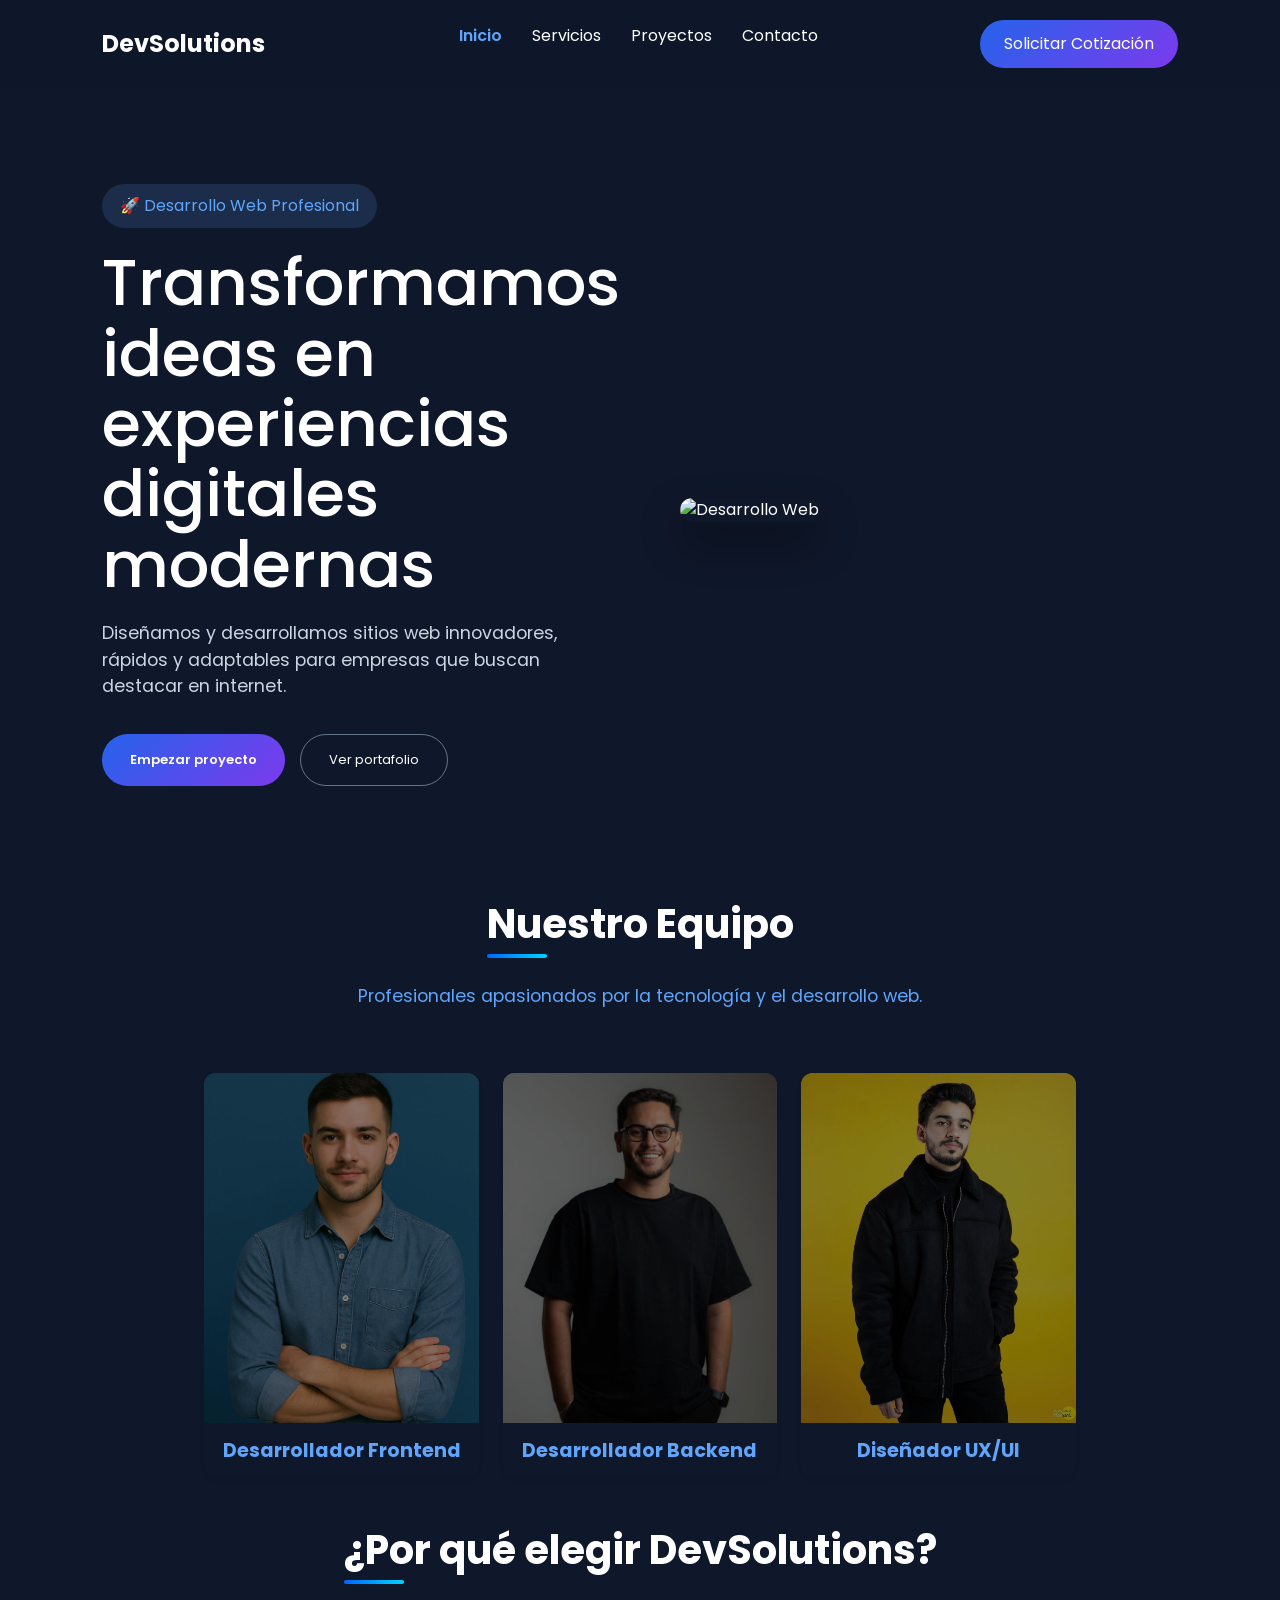
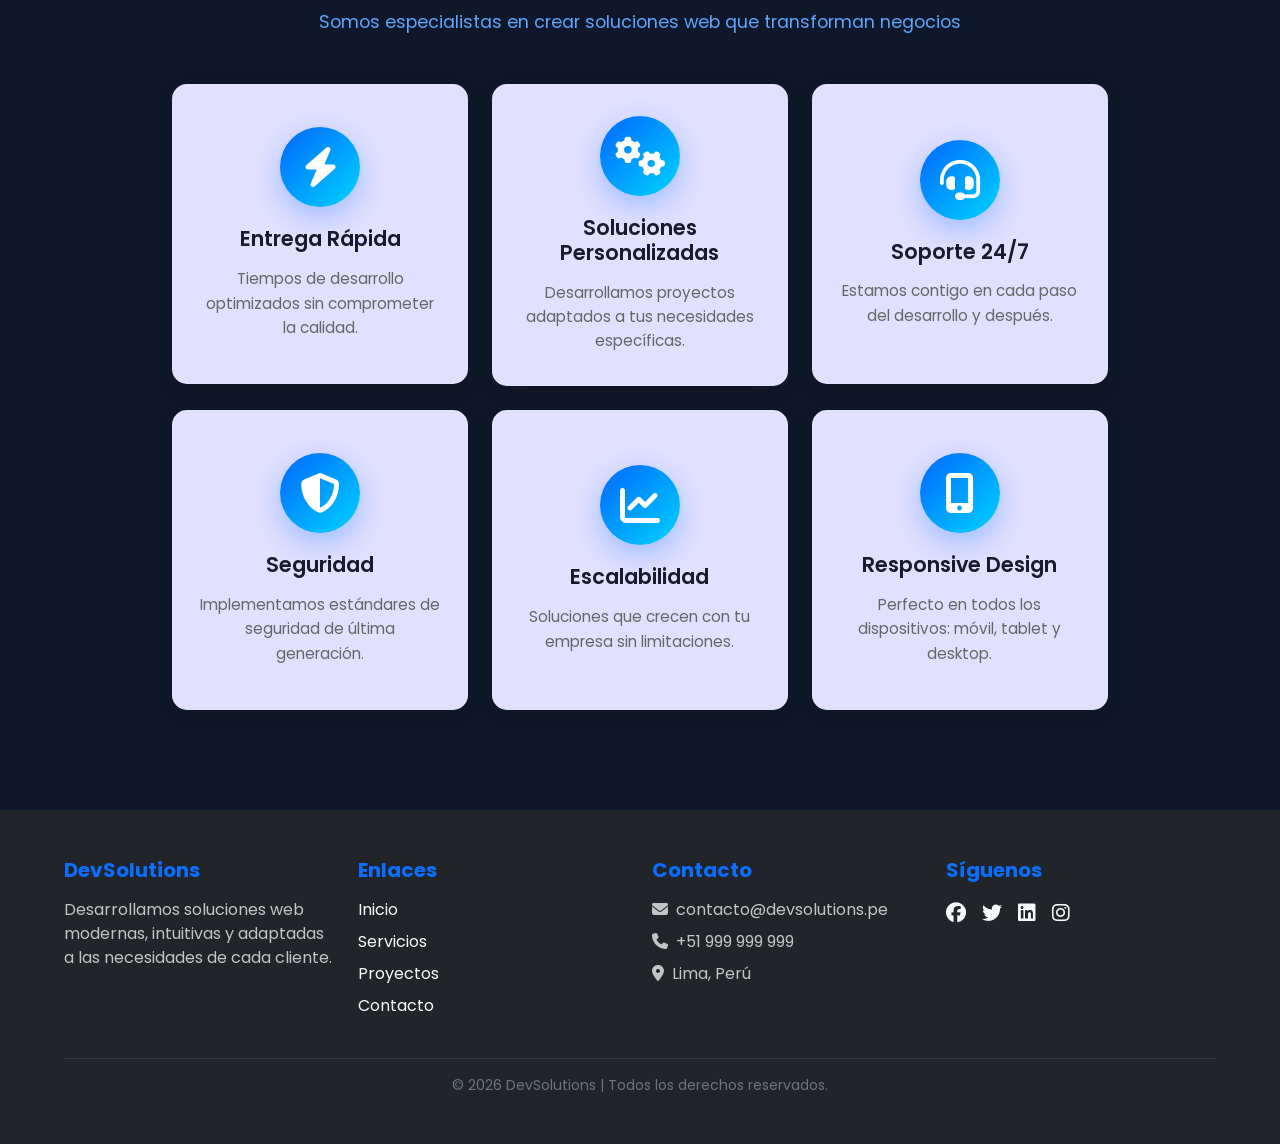
==== index.html @ f027d05a "Diseño frontend Home" ====
<!DOCTYPE html>
<html lang="es">

<head>
    <meta charset="UTF-8">
    <meta name="viewport" content="width=device-width, initial-scale=1.0">

    <title>DevSolutions</title>

    <link href="https://cdn.jsdelivr.net/npm/bootstrap@5.3.0/dist/css/bootstrap.min.css" rel="stylesheet">
    <link rel="stylesheet" href="https://cdnjs.cloudflare.com/ajax/libs/font-awesome/6.4.0/css/all.min.css">
    <link rel="stylesheet" href="css/styles.css">
    <link rel="stylesheet" href="css/index.css">
    <link href="https://fonts.googleapis.com/css2?family=Poppins:wght@300;400;500;600;700&display=swap"
        rel="stylesheet">
</head>

<body>

    <header>
        <nav class="navbar">

            <div class="logo">
                DevSolutions
            </div>

            <ul class="nav-links">
                <li><a class="active" href="index.html">Inicio</a></li>
                <li><a href="estructura/servicios.html">Servicios</a></li>
                <li><a href="estructura/proyectos.html">Proyectos</a></li>
                <li><a href="estructura/contacto.html">Contacto</a></li>
            </ul>

            <button class="btn-nav">
                Solicitar Cotización
            </button>

        </nav>
    </header>

    <banner class="hero">
        <div class="hero-text">

            <span class="tag">
                🚀 Desarrollo Web Profesional
            </span>

            <h1 class="hero-title">
                Transformamos ideas en experiencias digitales modernas
            </h1>

            <p>
                Diseñamos y desarrollamos sitios web innovadores, rápidos y
                adaptables para empresas que buscan destacar en internet.
            </p>

            <div class="hero-buttons">
                <button class="btn-primary">
                    Empezar proyecto
                </button>

                <button class="btn-secondary">
                    Ver portafolio
                </button>
            </div>

        </div>

        <div class="hero-image">

            <img src="https://images.unsplash.com/photo-1516321318423-f06f85e504b3?w=900"
                alt="Desarrollo Web">

        </div>
    </banner>

    <section class="container">

        <div class="container-team text-center mb-5">
            <h2 class="container-title">Nuestro Equipo</h2>

            <p class="container-subtitle">
                Profesionales apasionados por la tecnología y el desarrollo web.
            </p>

            <div class="row g-4 team-grid">

                <div class="col-md-6 col-lg-4">
                    <div class="card border-0 shadow-sm h-100 overflow-hidden member-card" style="border-radius: 12px; cursor: pointer; transition: all 0.3s ease; background-color: transparent;">
                        <div class="position-relative" style="overflow: hidden; height: 350px;">
                            <img src="./img/persona1.jpg" alt="Desarrollador Frontend" class="card-img-top member-img" style="object-fit: cover; height: 100%; transition: transform 0.4s cubic-bezier(0.25, 1, 0.5, 1);">
                            <div class="member-overlay position-absolute top-0 start-0 w-100 h-100" style="background-color: rgba(0, 0, 0, 0.45); transition: opacity 0.4s ease;"></div>
                        </div>
                        <div>
                            <h5 class="card-title fw-bold p-3 mb-0" style="color: #60a5fa; font-size: 1.2rem;">Desarrollador Frontend</h5>
                        </div>
                    </div>
                </div>

                <div class="col-md-6 col-lg-4">
                    <div class="card border-0 shadow-sm h-100 overflow-hidden member-card" style="border-radius: 12px; cursor: pointer; transition: all 0.3s ease; background-color: transparent;">
                        <div class="position-relative" style="overflow: hidden; height: 350px;">
                            <img src="./img/persona2.jpg" alt="Desarrollador Backend" class="card-img-top member-img" style="object-fit: cover; height: 100%; transition: transform 0.4s cubic-bezier(0.25, 1, 0.5, 1);">
                            <div class="member-overlay position-absolute top-0 start-0 w-100 h-100" style="background-color: rgba(0, 0, 0, 0.45); transition: opacity 0.4s ease;"></div>
                        </div>
                        <div class="card-body p-0" style="background-color: transparent;">
                            <h5 class="card-title fw-bold p-3 mb-0" style="color: #60a5fa; font-size: 1.2rem;">Desarrollador Backend</h5>
                        </div>
                    </div>
                </div>

                <div class="col-md-6 col-lg-4">
                    <div class="card border-0 shadow-sm h-100 overflow-hidden member-card" style="border-radius: 12px; cursor: pointer; transition: all 0.3s ease; background-color: transparent;">
                        <div class="position-relative" style="overflow: hidden; height: 350px;">
                            <img src="./img/persona3.jpg" alt="Diseñador UX/UI" class="card-img-top member-img" style="object-fit: cover; height: 100%; transition: transform 0.4s cubic-bezier(0.25, 1, 0.5, 1);">
                            <div class="member-overlay position-absolute top-0 start-0 w-100 h-100" style="background-color: rgba(0, 0, 0, 0.45); transition: opacity 0.4s ease;"></div>
                        </div>
                        <div class="card-body p-0" style="background-color: transparent;">
                            <h5 class="card-title fw-bold p-3 mb-0" style="color: #60a5fa; font-size: 1.2rem;">Diseñador UX/UI</h5>
                        </div>
                    </div>
                </div>

            </div>
        </div>

        <div class="container-benefits">
            <div class="benefits-header text-center mb-5">
                <h2 class="container-title">¿Por qué elegir DevSolutions?</h2>
                <p class="container-subtitle">Somos especialistas en crear soluciones web que transforman negocios</p>
            </div>

            <div class="row g-4">
                <div class="col-md-6 col-lg-4">
                    <div class="benefit-card">
                        <div class="icon-box">
                            <i class="fas fa-bolt"></i>
                        </div>
                        <h3>Entrega Rápida</h3>
                        <p>Tiempos de desarrollo optimizados sin comprometer la calidad.</p>
                    </div>
                </div>

                <div class="col-md-6 col-lg-4">
                    <div class="benefit-card">
                        <div class="icon-box">
                            <i class="fas fa-cogs"></i>
                        </div>
                        <h3>Soluciones Personalizadas</h3>
                        <p>Desarrollamos proyectos adaptados a tus necesidades específicas.</p>
                    </div>
                </div>

                <div class="col-md-6 col-lg-4">
                    <div class="benefit-card">
                        <div class="icon-box">
                            <i class="fas fa-headset"></i>
                        </div>
                        <h3>Soporte 24/7</h3>
                        <p>Estamos contigo en cada paso del desarrollo y después.</p>
                    </div>
                </div>

                <div class="col-md-6 col-lg-4">
                    <div class="benefit-card">
                        <div class="icon-box">
                            <i class="fas fa-shield-alt"></i>
                        </div>
                        <h3>Seguridad</h3>
                        <p>Implementamos estándares de seguridad de última generación.</p>
                    </div>
                </div>

                <div class="col-md-6 col-lg-4">
                    <div class="benefit-card">
                        <div class="icon-box">
                            <i class="fas fa-chart-line"></i>
                        </div>
                        <h3>Escalabilidad</h3>
                        <p>Soluciones que crecen con tu empresa sin limitaciones.</p>
                    </div>
                </div>

                <div class="col-md-6 col-lg-4">
                    <div class="benefit-card">
                        <div class="icon-box">
                            <i class="fas fa-mobile-alt"></i>
                        </div>
                        <h3>Responsive Design</h3>
                        <p>Perfecto en todos los dispositivos: móvil, tablet y desktop.</p>
                    </div>
                </div>
            </div>
        </div>

    </section>

    <footer class="bg-dark text-white py-5">
        <div class="px-3 px-md-4" style="align-items: center;  margin: 0 auto; max-width: 1200px;">
            <div class="row g-4">
                <div class="col-12 col-md-6 col-lg-3">
                    <h5 class="text-primary fw-bold mb-3">DevSolutions</h5>
                    <p class="text-light opacity-75 mb-0">
                        Desarrollamos soluciones web modernas, intuitivas y adaptadas
                        a las necesidades de cada cliente.
                    </p>
                </div>

                <div class="col-12 col-md-6 col-lg-3">
                    <h5 class="text-primary fw-bold mb-3">Enlaces</h5>
                    <ul class="list-unstyled">
                        <li class="mb-2"><a href="#" class="text-light text-decoration-none">Inicio</a></li>
                        <li class="mb-2"><a href="estructura/servicios.html" class="text-light text-decoration-none">Servicios</a></li>
                        <li class="mb-2"><a href="estructura/proyectos.html" class="text-light text-decoration-none">Proyectos</a></li>
                        <li class="mb-2"><a href="estructura/contacto.html" class="text-light text-decoration-none">Contacto</a></li>
                    </ul>
                </div>

                <div class="col-12 col-md-6 col-lg-3">
                    <h5 class="text-primary fw-bold mb-3">Contacto</h5>
                    <p class="text-light opacity-75 mb-2"><i class="fas fa-envelope me-2"></i>contacto@devsolutions.pe</p>
                    <p class="text-light opacity-75 mb-2"><i class="fas fa-phone me-2"></i>+51 999 999 999</p>
                    <p class="text-light opacity-75 mb-0"><i class="fas fa-map-marker-alt me-2"></i>Lima, Perú</p>
                </div>

                <div class="col-12 col-md-6 col-lg-3">
                    <h5 class="text-primary fw-bold mb-3">Síguenos</h5>
                    <div class="d-flex gap-3 fs-5">
                        <a href="#" class="text-light text-decoration-none"><i class="fab fa-facebook"></i></a>
                        <a href="#" class="text-light text-decoration-none"><i class="fab fa-twitter"></i></a>
                        <a href="#" class="text-light text-decoration-none"><i class="fab fa-linkedin"></i></a>
                        <a href="#" class="text-light text-decoration-none"><i class="fab fa-instagram"></i></a>
                    </div>
                </div>
            </div>

            <hr class="border-secondary mt-4">

            <div class="text-center text-secondary small">
                <p class="mb-0">© 2026 DevSolutions | Todos los derechos reservados.</p>
            </div>
        </div>
    </footer>

    <script src="https://cdn.jsdelivr.net/npm/bootstrap@5.3.0/dist/js/bootstrap.bundle.min.js"></script>
</body>

</html>
---- css/styles.css ----
/* 
    ESTILOS GENERALES - NO EDITAR
    - Body y navbar
*/
*{
    margin:0;
    padding:0;
    box-sizing:border-box;
    font-family:'Poppins',sans-serif;
}

body{
    background:#0f172a;
    color:white;
    overflow-x:hidden;
}

/* NAVBAR */

.navbar{
    display:flex;
    justify-content:space-between;
    align-items:center;
    padding:20px 8%;
    position:fixed;
    width:100%;
    top:0;
    z-index:100;
    background:rgba(15,23,42,.85);
    backdrop-filter:blur(12px);
}

.logo{
    font-size:1.5rem;
    font-weight:700;
}

.nav-links{
    list-style:none;
    display:flex;
    gap:30px;
}

.nav-links a{
    color:white;
    text-decoration:none;
    transition:.3s;
}

.nav-links a:hover{
    color:#60a5fa;
}

.btn-nav{
    border:none;
    cursor:pointer;
    padding:12px 24px;
    border-radius:30px;
    color:white;
    background:linear-gradient(135deg, #2563eb, #7c3aed);
}

.nav-links a:hover, .nav-links a.active{
    color:#60a5fa;
    font-weight:600;
}
---- css/index.css ----
/* TEAM GRID - BOOTSTRAP */
.team-grid {
    max-width: 1200px;
    margin: 40px auto;
    padding: 0 20px;
}

.member-card:hover .member-img {
    transform: scale(1.03);
}

.member-card:hover .member-overlay {
    opacity: 0 !important;
}

.hero{
    min-height:100vh;
    display:grid;
    grid-template-columns:1fr 1fr;
    align-items:center;
    padding:120px 8% 0px 8%;
    gap:60px;
}

.tag{
    display:inline-block;
    background:rgba(96,165,250,.15);
    color:#60a5fa;
    padding:10px 18px;
    border-radius:30px;
    margin-bottom:20px;
}

.hero-text h1{
    font-size:4rem;
    line-height:1.1;
    margin-bottom:20px;
}

.hero-text p{
    color:#cbd5e1;
    font-size:1.1rem;
    margin-bottom:35px;
}

.hero-buttons{
    display:flex;
    gap:15px;
    margin-bottom:50px;
}

.btn-primary{
    border:none;
    cursor:pointer;
    padding:15px 28px;
    border-radius:40px;
    font-size:13px;
    color:white;
    font-weight:600;
    background:linear-gradient(135deg,#2563eb, #7c3aed);
}

.btn-secondary{
    border:1px solid #64748b;
    background:transparent;
    color:white;
    font-size:13px;
    padding:15px 28px;
    border-radius:40px;
    cursor:pointer;
}

.btn-primary:hover{
    background:linear-gradient(135deg,#7c3aed, #2563eb);
    transform: scale(1.03);
    font-size:14px;
    font-weight:bold;
}
.btn-primary:active, .btn-secondary:active, .btn-nav:active{
    transform:scale(.97);
}
.btn-secondary:hover{
    background:rgba(255,255,255,.1);
    font-weight:600;
}

.hero-image img{
    width:100%;
    border-radius:25px;
    box-shadow: 0 20px 40px rgba(0,0,0,.4);
}

.container{
    align-items:center;
    padding:0 8% 100px 8%;
}
/* ===== CONTAINER BENEFITS ===== */

.benefits-header {
    margin-bottom: 50px;
}

.container-title {
    font-size: 2.5rem;
    font-weight: 700;
    color: #fff;
    margin-bottom: 15px;
    position: relative;
    display: inline-block;
}

.container-title::after {
    content: '';
    position: absolute;
    bottom: -10px;
    left: 0;
    width: 60px;
    height: 4px;
    background: linear-gradient(90deg, #0066ff, #00d4ff);
    border-radius: 2px;
}

.container-subtitle {
    font-size: 1.1rem;
    color: #60a5fa;
    margin-top: 20px;
    font-weight: 400;
}

.benefit-card {
    background: #e1e1ff;
    padding: 30px 25px;
    border-radius: 15px;
    text-align: center;
    transition: all 0.3s ease;
    box-shadow: 0 5px 20px rgba(0, 0, 0, 0.08);
    border: 2px solid transparent;
    position: relative;
    overflow: hidden;
    min-height: 300px;
    display: flex;
    flex-direction: column;
    justify-content: center;
}

.benefit-card::before {
    content: '';
    position: absolute;
    top: 0;
    left: -100%;
    width: 100%;
    height: 100%;
    background: linear-gradient(90deg, transparent, rgba(255, 255, 255, 0.3), transparent);
    transition: left 0.5s ease;
}

.benefit-card:hover::before {
    left: 100%;
}

.benefit-card:hover {
    transform: translateY(-10px);
    box-shadow: 0 20px 40px rgba(0, 102, 255, 0.2);
    border-color: #0066ff;
}

.icon-box {
    width: 80px;
    height: 80px;
    margin: 0 auto 20px;
    background: linear-gradient(135deg, #0066ff, #00d4ff);
    border-radius: 50%;
    display: flex;
    align-items: center;
    justify-content: center;
    font-size: 2.5rem;
    color: #fff;
    transition: all 0.3s ease;
    position: relative;
    z-index: 1;
    box-shadow: 0 10px 30px rgba(0, 102, 255, 0.3);
}

.benefit-card:hover .icon-box {
    transform: scale(1.15) rotateY(180deg);
    box-shadow: 0 15px 40px rgba(0, 212, 255, 0.4);
}

.benefit-card h3 {
    font-size: 1.3rem;
    font-weight: 600;
    color: #1a1a2e;
    margin-bottom: 15px;
    transition: all 0.3s ease;
    position: relative;
    z-index: 1;
}

.benefit-card p {
    color: #666;
    font-size: 0.95rem;
    line-height: 1.6;
    margin: 0;
    position: relative;
    z-index: 1;
}

.benefit-card:hover h3 {
    color: #0066ff;
}
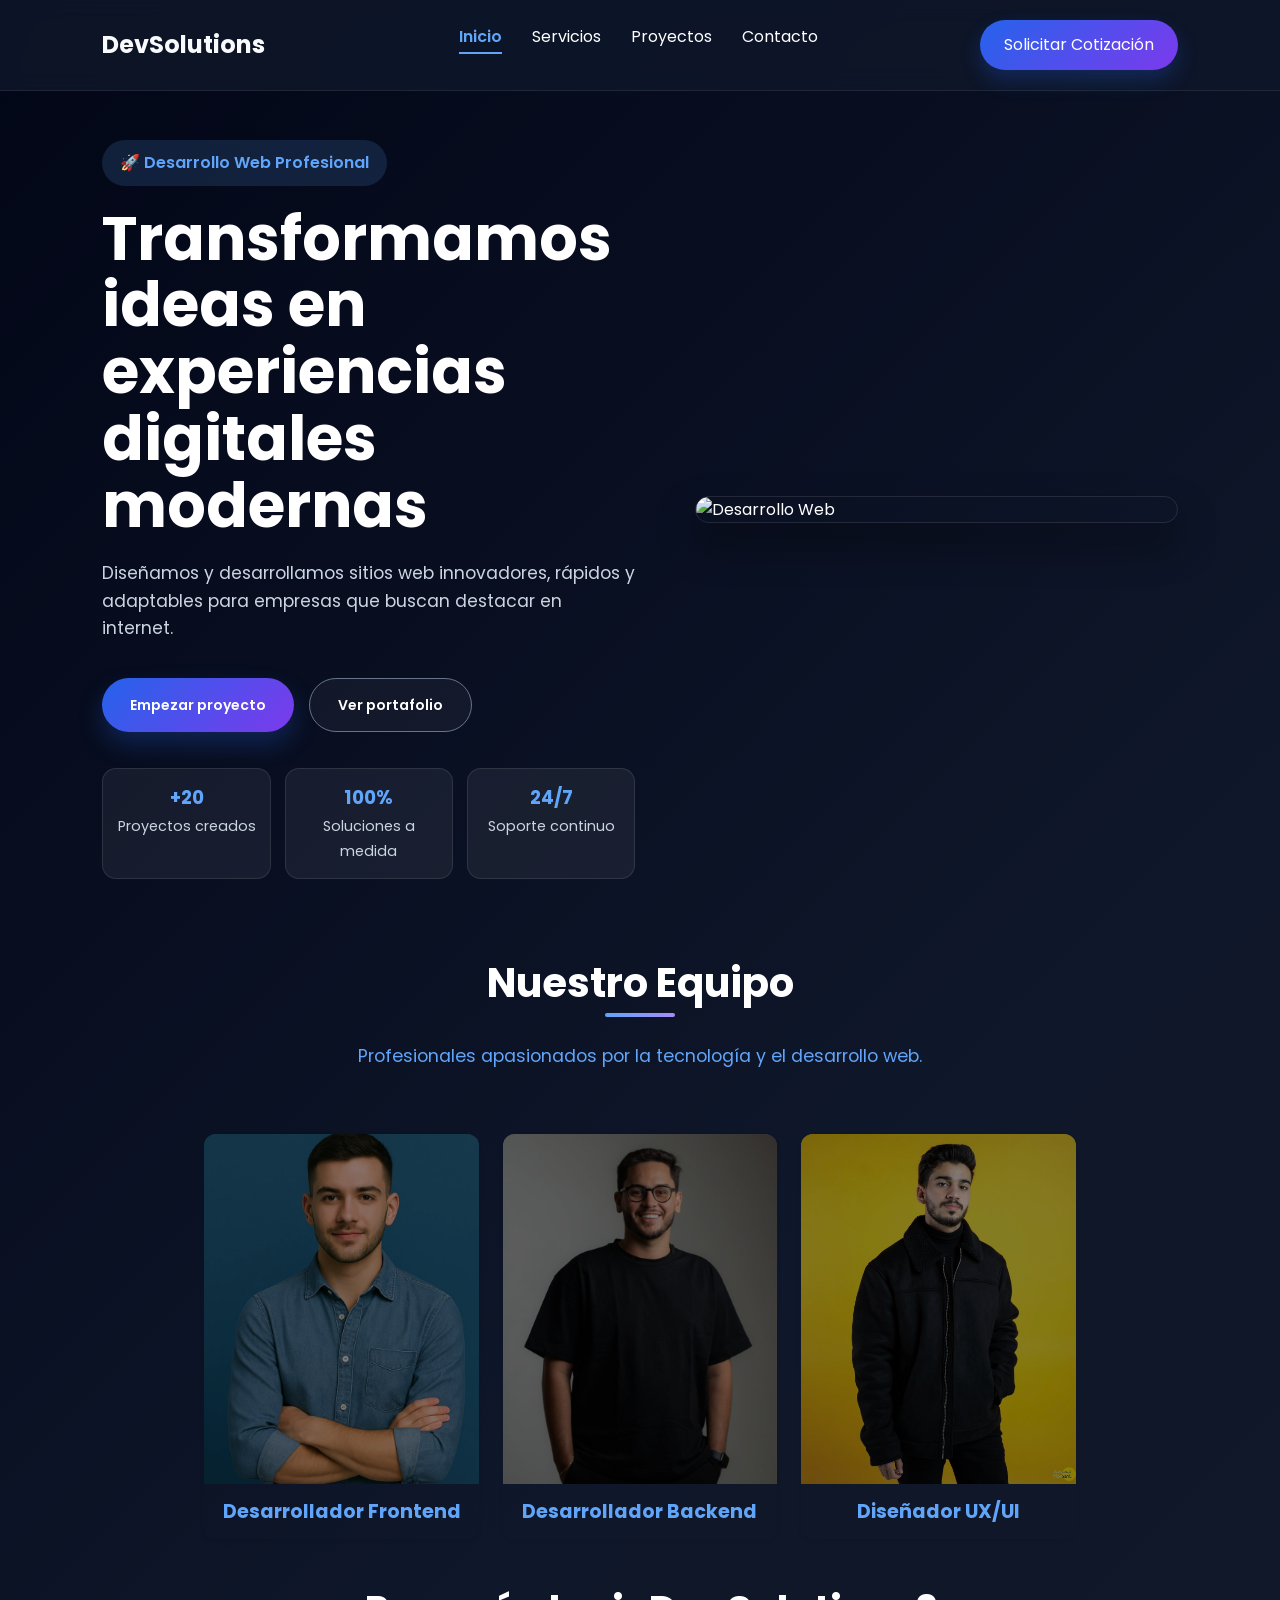
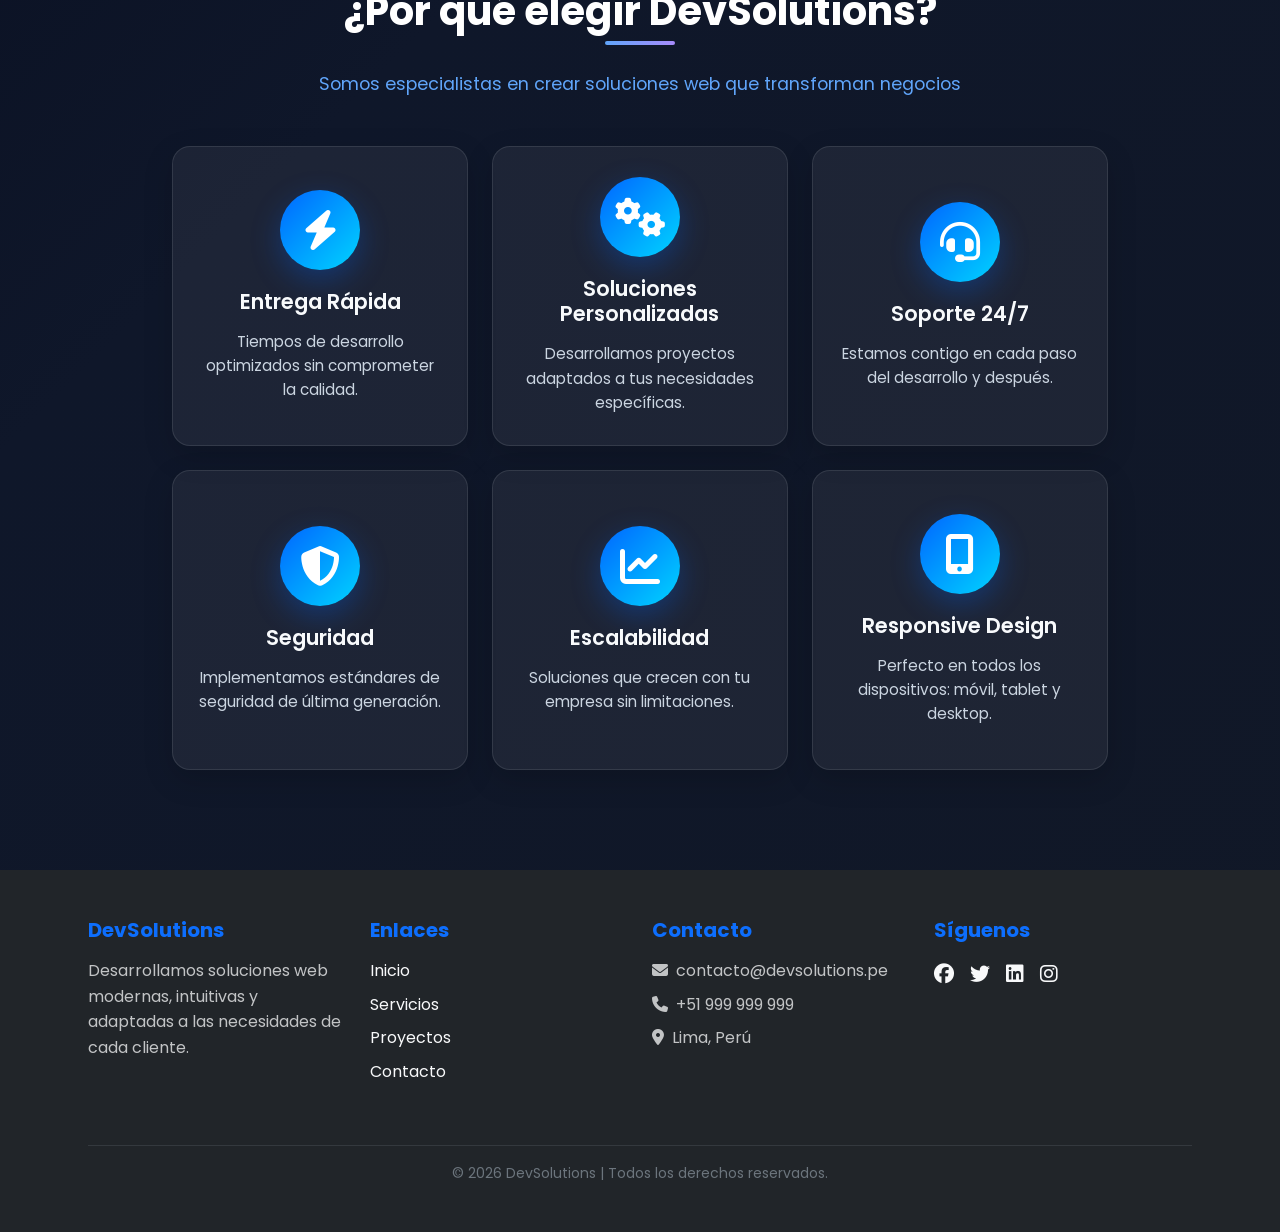
==== commit 5dba2c4b: "✨ Funcionalidad de form y CSS responsive" ====
--- a/index.html
+++ b/index.html
@@ -24,6 +24,12 @@
                 DevSolutions
             </div>
 
+            <button class="menu-toggle" aria-label="Abrir menú" aria-expanded="false">
+                <span></span>
+                <span></span>
+                <span></span>
+            </button>
+
             <ul class="nav-links">
                 <li><a class="active" href="index.html">Inicio</a></li>
                 <li><a href="estructura/servicios.html">Servicios</a></li>
@@ -38,7 +44,7 @@
         </nav>
     </header>
 
-    <banner class="hero">
+    <section class="hero">
         <div class="hero-text">
 
             <span class="tag">
@@ -55,24 +61,37 @@
             </p>
 
             <div class="hero-buttons">
-                <button class="btn-primary">
+                <a href="estructura/contacto.html" class="btn-primary">
                     Empezar proyecto
-                </button>
-
-                <button class="btn-secondary">
+                </a>
+
+                <a href="estructura/proyectos.html" class="btn-secondary">
                     Ver portafolio
-                </button>
+                </a>
+            </div>
+
+            <div class="hero-highlights">
+                <div>
+                    <strong>+20</strong>
+                    <span>Proyectos creados</span>
+                </div>
+                <div>
+                    <strong>100%</strong>
+                    <span>Soluciones a medida</span>
+                </div>
+                <div>
+                    <strong>24/7</strong>
+                    <span>Soporte continuo</span>
+                </div>
             </div>
 
         </div>
 
         <div class="hero-image">
-
             <img src="https://images.unsplash.com/photo-1516321318423-f06f85e504b3?w=900"
                 alt="Desarrollo Web">
-
-        </div>
-    </banner>
+        </div>
+    </section>
 
     <section class="container">
 
@@ -195,7 +214,7 @@
 
     </section>
 
-    <footer class="bg-dark text-white py-5">
+    <footer class="site-footer bg-dark text-white py-5">
         <div class="px-3 px-md-4" style="align-items: center;  margin: 0 auto; max-width: 1200px;">
             <div class="row g-4">
                 <div class="col-12 col-md-6 col-lg-3">
@@ -243,6 +262,7 @@
     </footer>
 
     <script src="https://cdn.jsdelivr.net/npm/bootstrap@5.3.0/dist/js/bootstrap.bundle.min.js"></script>
+    <script src="js/menu.js"></script>
 </body>
 
 </html>
--- a/css/styles.css
+++ b/css/styles.css
@@ -9,10 +9,24 @@
     font-family:'Poppins',sans-serif;
 }
 
+html {
+    scroll-behavior: smooth;
+}
+
 body{
-    background:#0f172a;
+    background:linear-gradient(135deg, #020617 0%, #0f172a 50%, #111827 100%);
     color:white;
     overflow-x:hidden;
+    line-height:1.6;
+}
+
+body.menu-open {
+    overflow:hidden;
+}
+
+img {
+    max-width:100%;
+    display:block;
 }
 
 /* NAVBAR */
@@ -28,11 +42,43 @@
     z-index:100;
     background:rgba(15,23,42,.85);
     backdrop-filter:blur(12px);
+    border-bottom:1px solid rgba(255,255,255,0.08);
 }
 
 .logo{
     font-size:1.5rem;
     font-weight:700;
+    color:#f8fafc;
+}
+
+.menu-toggle {
+    display:none;
+    flex-direction:column;
+    gap:5px;
+    background:transparent;
+    border:none;
+    padding:0;
+    cursor:pointer;
+}
+
+.menu-toggle span {
+    width:26px;
+    height:2px;
+    background:white;
+    border-radius:2px;
+    transition:all 0.3s ease;
+}
+
+.menu-toggle.active span:nth-child(1) {
+    transform:translateY(7px) rotate(45deg);
+}
+
+.menu-toggle.active span:nth-child(2) {
+    opacity:0;
+}
+
+.menu-toggle.active span:nth-child(3) {
+    transform:translateY(-7px) rotate(-45deg);
 }
 
 .nav-links{
@@ -45,10 +91,29 @@
     color:white;
     text-decoration:none;
     transition:.3s;
-}
-
-.nav-links a:hover{
+    position:relative;
+}
+
+.nav-links a:hover,
+.nav-links a.active{
     color:#60a5fa;
+    font-weight:600;
+}
+
+.nav-links a::after {
+    content:'';
+    position:absolute;
+    left:0;
+    bottom:-6px;
+    width:0;
+    height:2px;
+    background:#60a5fa;
+    transition:width .3s ease;
+}
+
+.nav-links a:hover::after,
+.nav-links a.active::after {
+    width:100%;
 }
 
 .btn-nav{
@@ -58,9 +123,107 @@
     border-radius:30px;
     color:white;
     background:linear-gradient(135deg, #2563eb, #7c3aed);
-}
-
-.nav-links a:hover, .nav-links a.active{
-    color:#60a5fa;
-    font-weight:600;
+    box-shadow:0 10px 20px rgba(37,99,235,.25);
+    transition:transform .2s ease, box-shadow .2s ease;
+}
+
+.btn-nav:hover {
+    transform:translateY(-2px);
+    box-shadow:0 14px 24px rgba(124,58,237,.3);
+}
+
+/* PARA TITULO, SUBTITULO */
+.contact-section {
+    padding: 130px 8% 80px 8%;
+    min-height: 100vh;
+}
+
+.contact-header {
+    margin-bottom: 50px;
+}
+
+.contact-title {
+    font-size: 2.8rem;
+    font-weight: 700;
+    margin: 15px 0;
+    background: linear-gradient(90deg, #60a5fa, #a78bfa);
+    -webkit-background-clip: text;
+    -webkit-text-fill-color: transparent;
+}
+
+.contact-subtitle {
+    color: #cbd5e1;
+    max-width: 600px;
+    margin: 0 auto;
+    font-size: 1.05rem;
+}
+
+/* Responsive navbar */
+@media (max-width: 768px) {
+    .navbar {
+        flex-wrap: wrap;
+        gap: 14px;
+        padding: 16px 5%;
+    }
+
+    .menu-toggle {
+        display:flex;
+    }
+
+    .nav-links {
+        position:absolute;
+        top:100%;
+        left:0;
+        right:0;
+        flex-direction:column;
+        gap:0;
+        background:linear-gradient(180deg, rgba(15,23,42,.98) 0%, rgba(30,41,59,.98) 100%);
+        padding:12px 5% 18px;
+        border-top:1px solid rgba(255,255,255,.08);
+        border-bottom-left-radius:20px;
+        border-bottom-right-radius:20px;
+        box-shadow:0 16px 30px rgba(2,6,23,.35);
+        transform:translateY(-12px);
+        opacity:0;
+        pointer-events:none;
+        transition:all 0.25s ease;
+    }
+
+    .navbar.nav-open .nav-links {
+        transform:translateY(0);
+        opacity:1;
+        pointer-events:auto;
+    }
+
+    .nav-links li {
+        width:100%;
+        padding:8px 0;
+    }
+
+    .nav-links a {
+        display:block;
+        width:100%;
+        padding:10px 12px;
+        border-radius:10px;
+    }
+
+    .nav-links a:hover,
+    .nav-links a.active {
+        background:rgba(96,165,250,.12);
+        color:#60a5fa;
+    }
+
+    .btn-nav {
+        display:none;
+    }
+}
+
+@media (max-width: 480px) {
+    .navbar {
+        padding: 14px 4%;
+    }
+
+    .nav-links {
+        padding: 12px 4% 18px;
+    }
 }
--- a/css/index.css
+++ b/css/index.css
@@ -5,6 +5,12 @@
     padding: 0 20px;
 }
 
+.member-card {
+    border-radius: 16px;
+    background: rgba(255,255,255,.04);
+    border: 1px solid rgba(255,255,255,.08);
+}
+
 .member-card:hover .member-img {
     transform: scale(1.03);
 }
@@ -16,9 +22,9 @@
 .hero{
     min-height:100vh;
     display:grid;
-    grid-template-columns:1fr 1fr;
+    grid-template-columns:1.05fr 0.95fr;
     align-items:center;
-    padding:120px 8% 0px 8%;
+    padding:140px 8% 80px 8%;
     gap:60px;
 }
 
@@ -29,71 +35,107 @@
     padding:10px 18px;
     border-radius:30px;
     margin-bottom:20px;
+    font-weight:600;
 }
 
 .hero-text h1{
-    font-size:4rem;
+    font-size:3.8rem;
     line-height:1.1;
     margin-bottom:20px;
+    font-weight:700;
 }
 
 .hero-text p{
     color:#cbd5e1;
-    font-size:1.1rem;
+    font-size:1.08rem;
     margin-bottom:35px;
+    max-width:620px;
 }
 
 .hero-buttons{
     display:flex;
     gap:15px;
-    margin-bottom:50px;
+    margin-bottom:36px;
+    flex-wrap:wrap;
+}
+
+.btn-primary,
+.btn-secondary {
+    display:inline-flex;
+    align-items:center;
+    justify-content:center;
+    text-decoration:none;
+    padding:15px 28px;
+    border-radius:40px;
+    font-size:14px;
+    font-weight:600;
+    transition:all .25s ease;
 }
 
 .btn-primary{
     border:none;
-    cursor:pointer;
-    padding:15px 28px;
-    border-radius:40px;
-    font-size:13px;
     color:white;
-    font-weight:600;
     background:linear-gradient(135deg,#2563eb, #7c3aed);
+    box-shadow:0 12px 24px rgba(37,99,235,.25);
 }
 
 .btn-secondary{
     border:1px solid #64748b;
-    background:transparent;
+    background:rgba(255,255,255,.04);
     color:white;
-    font-size:13px;
-    padding:15px 28px;
-    border-radius:40px;
-    cursor:pointer;
+}
+
+.btn-primary:hover,
+.btn-secondary:hover{
+    transform:translateY(-2px);
 }
 
 .btn-primary:hover{
     background:linear-gradient(135deg,#7c3aed, #2563eb);
-    transform: scale(1.03);
-    font-size:14px;
-    font-weight:bold;
-}
-.btn-primary:active, .btn-secondary:active, .btn-nav:active{
-    transform:scale(.97);
-}
+}
+
 .btn-secondary:hover{
-    background:rgba(255,255,255,.1);
-    font-weight:600;
+    background:rgba(255,255,255,.12);
+}
+
+.hero-highlights {
+    display:grid;
+    grid-template-columns:repeat(3, minmax(0, 1fr));
+    gap:14px;
+    max-width:560px;
+}
+
+.hero-highlights div {
+    background:rgba(255,255,255,.06);
+    border:1px solid rgba(255,255,255,.1);
+    border-radius:14px;
+    padding:14px 12px;
+    text-align:center;
+}
+
+.hero-highlights strong {
+    display:block;
+    color:#60a5fa;
+    font-size:1.15rem;
+}
+
+.hero-highlights span {
+    color:#cbd5e1;
+    font-size:.9rem;
 }
 
 .hero-image img{
     width:100%;
     border-radius:25px;
-    box-shadow: 0 20px 40px rgba(0,0,0,.4);
+    box-shadow:0 20px 40px rgba(0,0,0,.4);
+    border:1px solid rgba(255,255,255,.1);
 }
 
 .container{
     align-items:center;
     padding:0 8% 100px 8%;
 }
+
 /* ===== CONTAINER BENEFITS ===== */
 
 .benefits-header {
@@ -110,14 +152,15 @@
 }
 
 .container-title::after {
-    content: '';
-    position: absolute;
-    bottom: -10px;
-    left: 0;
-    width: 60px;
-    height: 4px;
-    background: linear-gradient(90deg, #0066ff, #00d4ff);
-    border-radius: 2px;
+    content:'';
+    position:absolute;
+    left:50%;
+    transform:translateX(-50%);
+    bottom:-10px;
+    width:70px;
+    height:4px;
+    background:linear-gradient(90deg, #60a5fa, #a78bfa);
+    border-radius:2px;
 }
 
 .container-subtitle {
@@ -128,13 +171,13 @@
 }
 
 .benefit-card {
-    background: #e1e1ff;
+    background: rgba(255,255,255,.06);
     padding: 30px 25px;
-    border-radius: 15px;
+    border-radius: 18px;
     text-align: center;
     transition: all 0.3s ease;
-    box-shadow: 0 5px 20px rgba(0, 0, 0, 0.08);
-    border: 2px solid transparent;
+    box-shadow: 0 10px 30px rgba(0, 0, 0, 0.16);
+    border: 1px solid rgba(255,255,255,.1);
     position: relative;
     overflow: hidden;
     min-height: 300px;
@@ -189,7 +232,7 @@
 .benefit-card h3 {
     font-size: 1.3rem;
     font-weight: 600;
-    color: #1a1a2e;
+    color: #f8fafc;
     margin-bottom: 15px;
     transition: all 0.3s ease;
     position: relative;
@@ -197,7 +240,7 @@
 }
 
 .benefit-card p {
-    color: #666;
+    color: #cbd5e1;
     font-size: 0.95rem;
     line-height: 1.6;
     margin: 0;
@@ -206,5 +249,71 @@
 }
 
 .benefit-card:hover h3 {
-    color: #0066ff;
-}+    color: #60a5fa;
+}
+
+@media (max-width: 900px) {
+    .hero {
+        grid-template-columns: 1fr;
+        padding-top: 120px;
+    }
+
+    .hero-text {
+        text-align: center;
+    }
+
+    .hero-highlights {
+        grid-template-columns: 1fr;
+        max-width: 100%;
+    }
+}
+
+.site-footer {
+    padding: 64px 5% 32px;
+}
+
+.site-footer .row > div {
+    margin-bottom: 20px;
+}
+
+.site-footer a {
+    transition: color 0.2s ease;
+}
+
+.site-footer a:hover {
+    color: #60a5fa !important;
+}
+
+.site-footer .d-flex.gap-3 {
+    flex-wrap: wrap;
+    gap: 1rem !important;
+}
+
+@media (max-width: 768px) {
+    .site-footer {
+        text-align: center;
+    }
+
+    .site-footer .d-flex.gap-3 {
+        justify-content: center;
+    }
+}
+
+@media (max-width: 600px) {
+    .hero-text h1 {
+        font-size: 2.4rem;
+    }
+
+    .hero-buttons {
+        flex-direction: column;
+    }
+
+    .btn-primary,
+    .btn-secondary {
+        width: 100%;
+    }
+
+    .site-footer {
+        padding: 48px 4% 24px;
+    }
+}
